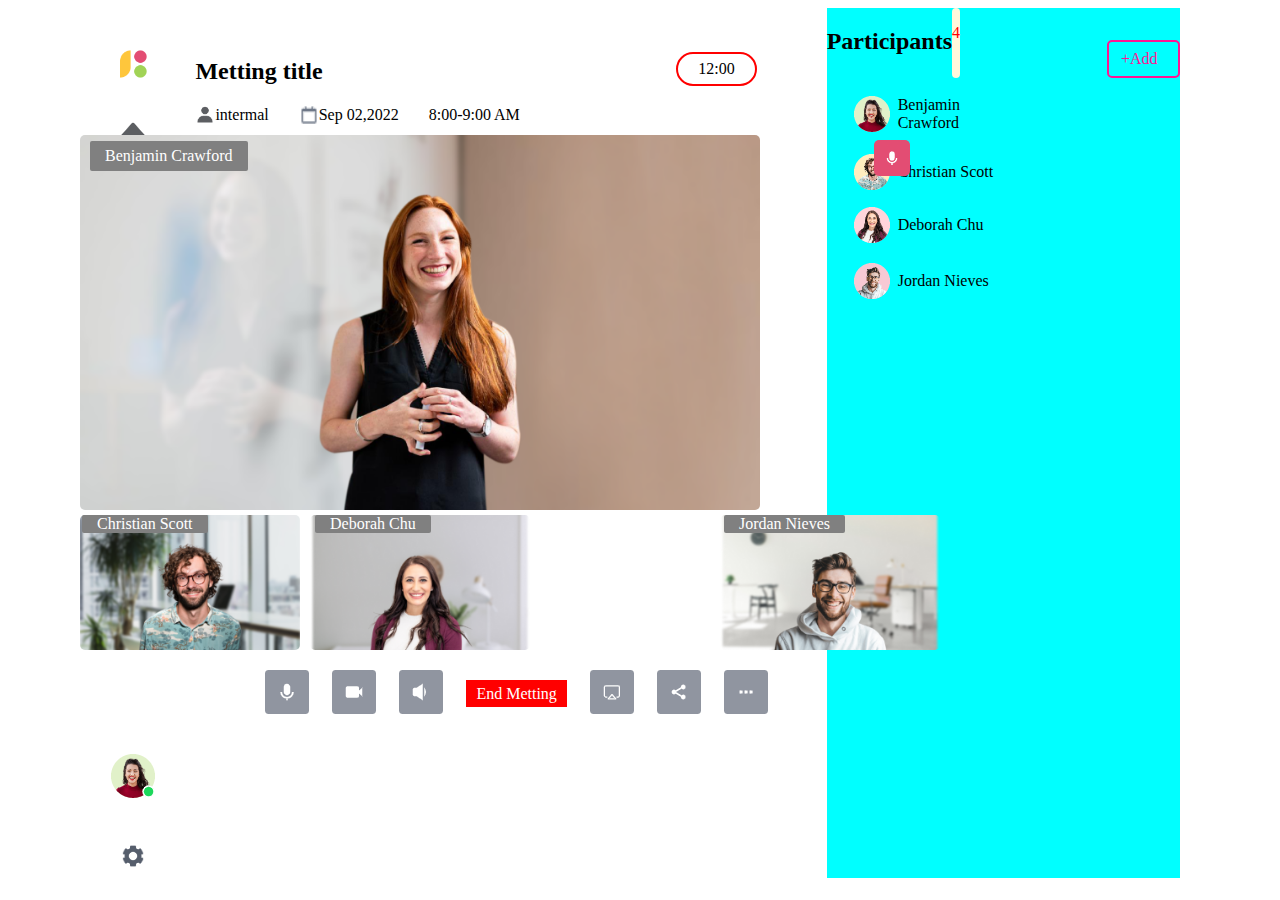
==== giaodien.html @ b4c5ae64 "hi" ====
<!DOCTYPE html>
<html lang="en">

<head>
    <meta charset="UTF-8">
    <meta http-equiv="X-UA-Compatible" content="IE=edge">
    <meta name="viewport" content="width=device-width, initial-scale=1.0">
    <title>Document</title>
    <link rel="stylesheet" href="index.css">
</head>

</head>

<body>
    <div id="wrapper">
        <div id="container">
            <div id="left">
                <div id="left_above">
                    <img class="item" src="../BaiTapTH_Tuan_04_Web/logo.png" alt="">
                    <img class="item" src="../BaiTapTH_Tuan_04_Web/home.png" alt="">
                    <img class="item" src="../BaiTapTH_Tuan_04_Web/chatting.png" alt="">
                    <img class="item" src="../BaiTapTH_Tuan_04_Web/calender.png" alt="">
                    <img class="item" src="../BaiTapTH_Tuan_04_Web/cam.png" alt="">
                    <img class="item" src="../BaiTapTH_Tuan_04_Web/user.png" alt="">
                </div>

                <div id="below">
                    <img src="../BaiTapTH_Tuan_04_Web/avatar.png" width="44" alt="">
                    <img id="setting" src="../BaiTapTH_Tuan_04_Web/setting.png" width="44" alt="">
                </div>
            </div>
            <div id="center">
                <div class="center_top">
                    <div class="center_top_title">
                        <h2> Metting title</h2>
                    </div>
                    <div class="center_top_time ">
                        <span style="
                        display: block;
                        border: 2px solid red;
                        border-radius: 26px;
                        padding: 6px 20px;
                        margin-top: -6px ;">12:00</span>
                        
                    </div>
                </div>
                <div class="center_left">
                    <div class="img_user">
                        <img class="it" src="../BaiTapTH_Tuan_04_Web/user.png" alt="">
                        <p>intermal</p>
                    </div>
                    <div class="img_celader">
                        <img class="it" src="../BaiTapTH_Tuan_04_Web/calender_small.png" alt="">
                        <p>Sep 02,2022</p>
                    </div>
                    <div class="time">
                        <p>8:00-9:00 AM</p>
                    </div>
                </div>
                <div class="img_big">
                    <div class="big">
                        <img class="b" src="../BaiTapTH_Tuan_04_Web/img_big.png" alt="">
                    </div>
                    <div class="hinh1">
                        <img class="item1" src="../BaiTapTH_Tuan_04_Web/mic_color.png" alt="">
                    </div>
                    <div class="chu">
                        <span style="
                        color: white;
                        display: block;
                        border-radius: 2px;
                        padding: 6px 15px;
                        margin-top: 1px;
                        background-color: gray;">Benjamin Crawford</span>
                    </div>
                </div>
                <div class="hinh_duoi">
                    <div class="hinh1">
                        <img class="im1" src="../BaiTapTH_Tuan_04_Web/img2.png" alt="">
                    </div>
                    <div class="hinh1">
                        <span style="
                        color: white;
                        display: block;
                        border-radius: 2px;
                        padding: 0px 15px;
                        margin-top: 375px;
                        background-color: gray;
                        position: absolute;
                        left: 82px;">Christian Scott
                        </span>

                    </div>
                    <div class="hinh2">
                        <img class="im2" src="../BaiTapTH_Tuan_04_Web/img1.png" alt="">
                    </div>
                    <div class="hinh2">
                        <span style="
                        color: white;
                        display: block;
                        border-radius: 2px;
                        padding: 0px 15px;
                        margin-top: 375px;
                        background-color: gray;
                        position: absolute;
                        left: 315px;">Deborah Chu</span>
                        </span>
                    </div>
                    <div class="hinh3">
                        <img class="im3" src="../BaiTapTH_Tuan_04_Web/img.png" alt="">
                    </div>
                    <div class="hinh3">
                        <span style="
                        color: white;
                        display: block;
                        border-radius: 2px;
                        padding: 0px 15px;
                        margin-top: 375px;
                        background-color: gray;
                        position: absolute;
                        right: 435px; ">Jordan Nieves</spanstyle=>
                    </div>
                </div>
                <div class="banner">
                    <div class="banner_icon">
                      <div class="icon1">
                        <img src="../BaiTapTH_Tuan_04_Web/mic_grey_color.png" alt="">
                      </div>
                      <div class="icon2">
                        <img src="../BaiTapTH_Tuan_04_Web/cam_color.png" alt="">
                      </div>
                      <div class="icon3">
                        <img src="../BaiTapTH_Tuan_04_Web/speaker_grey_color.png" alt="">
                      </div>
                      <div class="end">
                        <span style="
                            color: white;
                            padding: 5px 10px;
                            background-color: red;
                            ">End Metting
                        </span>
                      </div>
                      <div class="icon4">
                        <img src="../BaiTapTH_Tuan_04_Web/Button 2179.png" alt="">
                      </div>
                      <div class="icon5">
                        <img src="../BaiTapTH_Tuan_04_Web/share.png" alt="">
                      </div>
                      <div class="icon6">
                        <img src="../BaiTapTH_Tuan_04_Web/bacham.png" alt="">
                      </div>
                    </div>
                </div>
            </div>
            <div id="right">
                <div class="no_chat">
                    <div class="right_top">
                        <div class="ringht_top1">
                            <h2> Participants</h2>
                        </div>
                        <div class="p">
                            <p>4</p>
                        </div>
                        <div class="right-left">
                            <div class="right-left-cong">
                                <p class="right-left-+">+</p>
                            </div>
                            <div class="right-left-add">
                                <p>Add</p>
                            </div>
                        </div>
                    </div>
                    <div class="right-center">
                        <div class="right-1">
                            <div class="right-title">
                                <img src="../BaiTapTH_Tuan_04_Web/avatar 1322.png" alt="">
                                <span>Benjamin Crawford</span>
                            </div>
                            <div class="right-icon">
                                <div class="right-icon-1">
                                    <i class="fa fa-microphone" aria-hidden="true"></i>
                                </div>
                                <div class="right-icon-2">
                                    <i class="fa fa-video-camera" aria-hidden="true"></i>
                                </div>
                                <div class="right-icon-3">
                                    <i class="fa fa-ellipsis-h" aria-hidden="true"></i>
                                </div>
                            </div>
                        </div>
                        <div class="right-2">
                            <div class="right-title-2">
                                <img src="..//BaiTapTH_Tuan_04_Web/avatar 1323.png" alt="">
                                <span>Christian Scott</span>
                            </div>
                            <div class="right-icon-icon">
                                <div class="right-icon-1-1">
                                    <i class="fa fa-microphone" aria-hidden="true"></i>
                                </div>
                                <div class="right-icon-2-2">
                                    <i class="fa fa-video-camera" aria-hidden="true"></i>
                                </div>
                                <div class="right-icon-3-3">
                                    <i class="fa fa-ellipsis-h" aria-hidden="true"></i>
                                </div>
                            </div>
                        </div>
                        <div class="right-3">
                            <div class="right-title-3">
                                <img src="../BaiTapTH_Tuan_04_Web/avatar 1324.png" alt="">
                                <span>Deborah Chu</span>
                            </div>
                            <div class="right-icon-icon-icon">
                                <div class="right-icon-1-1-1">
                                    <i class="fa fa-microphone-slash" aria-hidden="true"></i>
                                </div>
                                <div class="right-icon-2-2-2">
                                    <i class="fa fa-video-camera" aria-hidden="true"></i>
                                </div>
                                <div class="right-icon-3-3-3">
                                    <i class="fa fa-ellipsis-h" aria-hidden="true"></i>
                                </div>
                            </div>
                        </div>
                        <div class="right-4">
                            <div class="right-title-3">
                                <img src="../BaiTapTH_Tuan_04_Web/avatar 1325.png" alt="">
                                <span>Jordan Nieves</span>
                            </div>
                            <div class="right-icon-icon-icon-icon">
                                <div class="right-icon-1-1-1-1">
                                    <i class="fa fa-microphone-slash" aria-hidden="true"></i>
                                </div>
                                <div class="right-icon-2-2-2-2">
                                    <i class="fa fa-video-camera" aria-hidden="true"></i>
                                </div>
                                <div class="right-icon-3-3-3-3">
                                    <i class="fa fa-ellipsis-h" aria-hidden="true"></i>
                                </div>
                            </div>
                        </div>
                    </div>
                </div>
                    </div>
                </div>
            </div>
</body>
</html>
---- index.css ----
#wrapper {
    display: flex;
    justify-content: center;
}

#container {
    display: flex;
    justify-content: space-between;
    width: 1080px;
}

#center {
    width: 910px;
}

#right {
    width: 440px;
    background-color: aqua;
}

#left {
    width: 90px;
    height: 870px;
    display: flex;
    flex-direction: column;
    justify-content: space-between;
}

#left_above {
    width: 100%;
    display: flex;
    flex-direction: column;
    align-items: center;
}

#below {
    display: flex;
    flex-direction: column;
    align-items: center;
    justify-content: center;
}

.item {
    width: 32px;
    margin-top: 40px;
}

#setting {
    margin-top: 36px;
}

.center_top {
    display: flex;
    justify-content: space-between;
}

.center_top_title {
    margin-top: 30px;
    margin-left: 30px;
}

.center_top_time {
    margin-top: 50px;
    margin-right: 70px;
}

img.it {
    height: 20px;
    width: 20px;
}

.center_left {
    display: flex;
    align-items: center;
    margin-left: 30px;
    margin-top: -15px;
}

.img_celader {
    margin: 0 30px;
    align-items: center;
    display: flex;
}

.img_user {
    align-items: center;
    display: flex;
}
.b{
    
        position: absolute;
        top: 135px;
        height: 375px;
        left: 80px;
        border-radius: 5px;
}
.item1{
    border-radius: 5px;
    position:absolute;
    right: 370px;
}
.chu{
    position:absolute;
    left: 90px;
}
.im1{
    position: absolute;
    top: 515px;
    height: 135px;
    border-radius: 5px;
    left: 80px;
}
.im2{
    position: absolute;
    border-radius: 5px;
    top: 515px;
    height: 135px;
    left: 310px;
}
.im3{
    position: absolute;
    border-radius: 5px;
    top: 515px;
    height: 135px;
    right: 340px;
}
.banner_icon{
    display: flex;
    justify-content: space-around;
    gap: 23px;
    margin-left: 100px;
    position: absolute;
    margin-top: 530px;
    align-items: center;  
}
.right_top1{
    display: flex;
    align-items: center;
    gap: 7px;
    margin-left: 30px;
    margin-top: 19px;
}
 .p{
    border: 1px solid none;
    border-radius: 12px;
    padding: auto;
    background-color: cornsilk;
    color: red;
}
.right_top{
    display: flex;
}
.right-left {
    display: flex;
    align-items: center;
    margin-top: 32px;
    margin-left: 147px;
    border: 2px solid;
    height: 34px;
    border-radius: 5px;
    width: 69px;
    color: deeppink;
}
p.right-left-\+ {
    margin-left: 12px;
}
.right-title {
    display: flex;
    align-items: center;
    gap: 8px;
    margin-left: 27px;
    margin-top: 18px;
}

.right-1 {
    display: flex;
    align-items: center;
    margin-bottom: 10px;
}

.right-icon {
    display: flex;
    gap: 16px;
    margin-left: 134px;
    margin-top: 17px;
}
.right-2 {
    display: flex;
    align-items: center;
}
.right-title-2 {
    display: flex;
    align-items: center;
    gap: 8px;
    margin-left: 27px;
    width: 80%;
    margin-top: 12px;
}

.right-icon-icon {
    display: flex;
    gap: 16px;
    margin-right: 29px;
    width: 20%;
}
.right-3 {
    display: flex;
    align-items: center;
    margin-top: 5px;
}
.right-title-3 {
    display: flex;
    align-items: center;
    gap: 8px;
    margin-left: 27px;
    width: 80%;
    margin-top: 12px;
}

.right-icon-icon-icon {
    display: flex;
    gap: 16px;
    margin-right: 30px;
    width: 20%;
}
.right-4 {
    display: flex;
    align-items: center;
    margin-top: 8px;
}
.right-title-4 {
    display: flex;
    align-items: center;
    gap: 8px;
    margin-left: 27px;
    width: 80%;
    margin-top: 12px;
}

.right-icon-icon-icon-icon {
    display: flex;
    gap: 16px;
    margin-right: 31px;
    width: 20%;
}
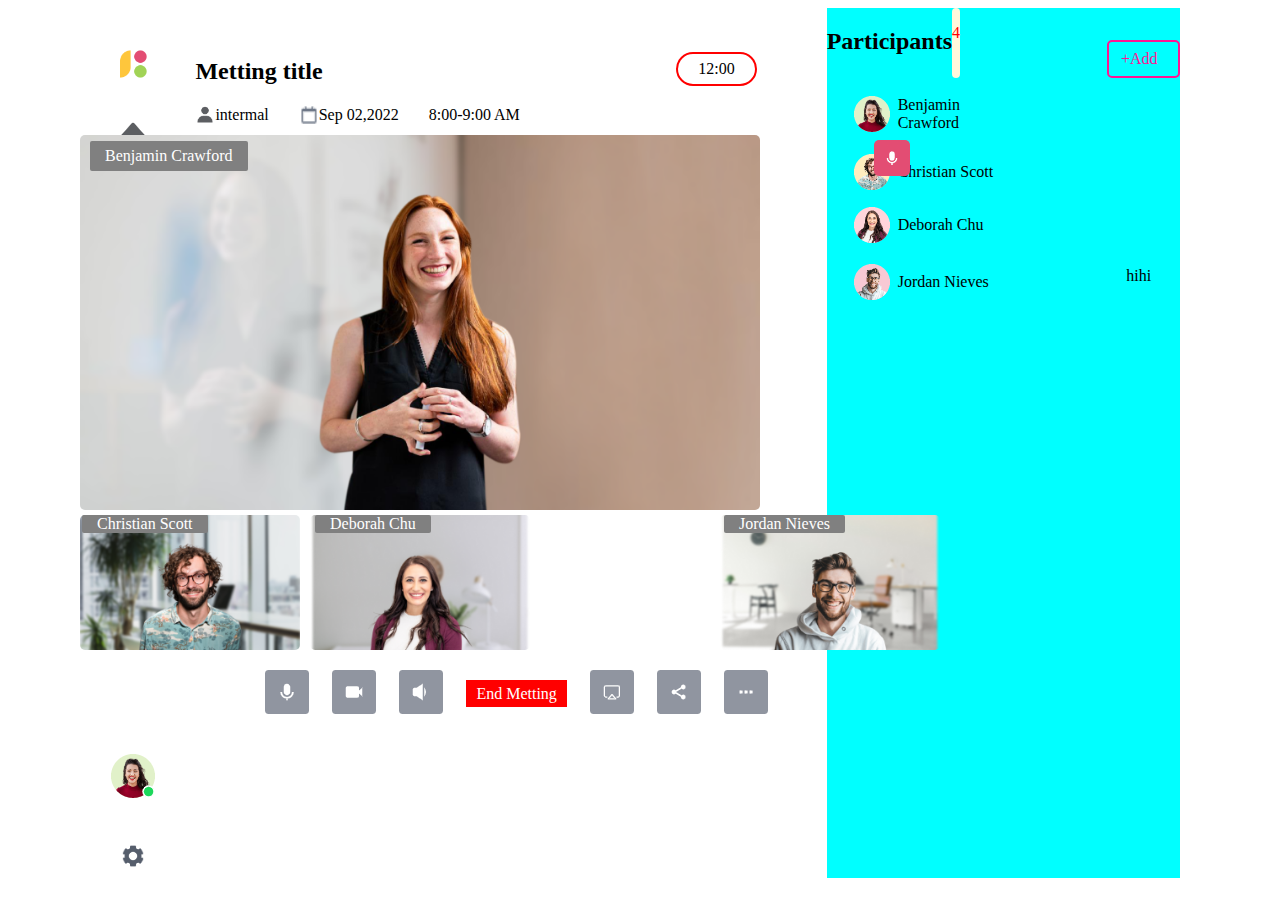
==== commit fa573a5a: "hi" ====
--- a/giaodien.html
+++ b/giaodien.html
@@ -237,6 +237,7 @@
                                 <div class="right-icon-3-3-3-3">
                                     <i class="fa fa-ellipsis-h" aria-hidden="true"></i>
                                 </div>
+                                <p> hihi</p>
                             </div>
                         </div>
                     </div>
